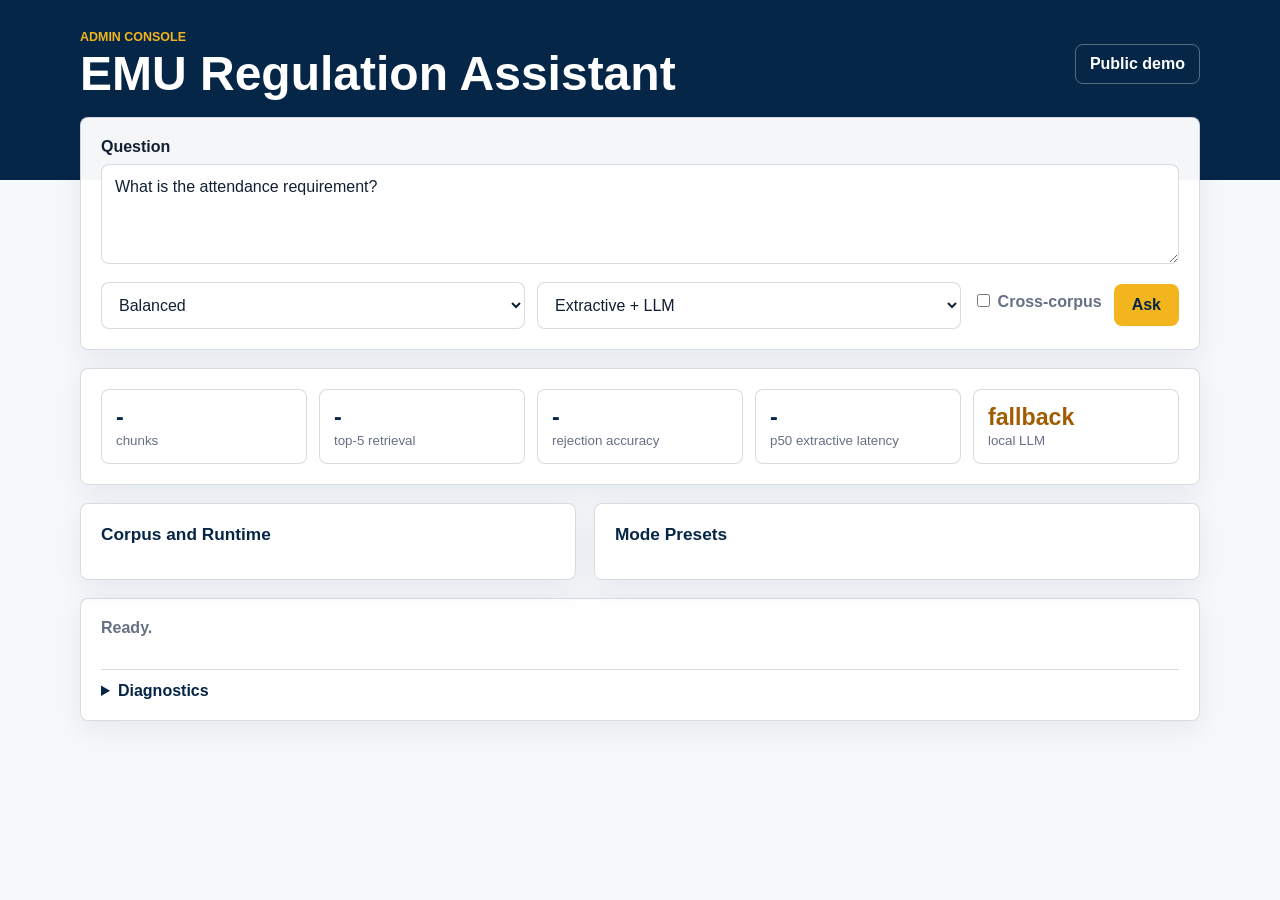
==== static/admin.html @ 7cdf69f8 "Update EMUAdvisor project state docs" ====
<!doctype html>
<html lang="en">
  <head>
    <meta charset="utf-8" />
    <meta name="viewport" content="width=device-width, initial-scale=1" />
    <title>EMU Regulation Assistant Admin</title>
    <link rel="stylesheet" href="/static/style.css" />
  </head>
  <body class="admin-view">
    <main class="admin-shell">
      <header class="admin-header">
        <div>
          <p class="eyebrow">Admin console</p>
          <h1>EMU Regulation Assistant</h1>
        </div>
        <a class="admin-link" href="/">Public demo</a>
      </header>

      <section class="panel" aria-label="Ask a regulation question">
        <label for="question">Question</label>
        <textarea id="question" rows="4">What is the attendance requirement?</textarea>
        <div class="controls">
          <select id="mode" aria-label="Operating mode">
            <option value="cheap">Cheap</option>
            <option value="balanced" selected>Balanced</option>
            <option value="expensive">Expensive</option>
          </select>
          <select id="answer-style" aria-label="Answer style">
            <option value="both" selected>Extractive + LLM</option>
            <option value="extractive">Extractive only</option>
            <option value="generated">LLM answer</option>
          </select>
          <label class="check"><input id="cross" type="checkbox" /> Cross-corpus</label>
          <button id="ask" type="button">Ask</button>
        </div>
      </section>

      <section class="metrics" aria-label="Demo metrics">
        <article><span id="corpus-count">-</span><small>chunks</small></article>
        <article><span id="top5">-</span><small>top-5 retrieval</small></article>
        <article><span id="reject">-</span><small>rejection accuracy</small></article>
        <article><span id="latency">-</span><small>p50 extractive latency</small></article>
        <article><span id="llm-status">-</span><small>local LLM</small></article>
      </section>

      <section class="admin-grid">
        <article class="panel">
          <h2>Corpus and Runtime</h2>
          <dl id="corpus-details" class="detail-list"></dl>
        </article>
        <article class="panel">
          <h2>Mode Presets</h2>
          <div id="mode-details" class="mode-list"></div>
        </article>
      </section>

      <section class="result" aria-live="polite">
        <div id="status">Ready.</div>
        <pre id="answer"></pre>
        <div id="evidence-groups"></div>
        <pre id="generated"></pre>
        <div id="citations"></div>
        <details id="diagnostics">
          <summary>Diagnostics</summary>
          <pre id="diagnostic-json"></pre>
        </details>
      </section>
    </main>
    <script src="/static/admin.js"></script>
  </body>
</html>
---- static/style.css ----
:root {
  --navy: #062647;
  --blue: #0b4d79;
  --gold: #f2b51d;
  --paper: #f7f8fb;
  --surface: #ffffff;
  --ink: #122033;
  --muted: #667085;
  --line: rgba(6, 38, 71, 0.16);
  --soft: #eef3f7;
}

* {
  box-sizing: border-box;
}

body {
  margin: 0;
  min-height: 100vh;
  color: var(--ink);
  font-family: "Aptos", "Segoe UI", sans-serif;
  background: var(--paper);
}

button,
textarea,
select {
  font: inherit;
}

button {
  border: 0;
  border-radius: 8px;
  padding: 12px 18px;
  color: var(--navy);
  background: var(--gold);
  font-weight: 800;
  cursor: pointer;
}

button:disabled {
  cursor: wait;
  opacity: 0.65;
}

textarea,
select {
  width: 100%;
  border: 1px solid var(--line);
  border-radius: 8px;
  padding: 13px;
  color: var(--ink);
  background: white;
}

a {
  color: inherit;
}

.eyebrow {
  margin: 0 0 6px;
  color: var(--gold);
  font-size: 0.78rem;
  font-weight: 800;
  letter-spacing: 0;
  text-transform: uppercase;
}

.admin-link {
  display: inline-flex;
  align-items: center;
  min-height: 40px;
  padding: 0 14px;
  border: 1px solid rgba(255, 255, 255, 0.32);
  border-radius: 8px;
  color: white;
  text-decoration: none;
  font-weight: 700;
}

.public-view {
  background: linear-gradient(180deg, var(--navy) 0, var(--navy) 230px, var(--paper) 230px);
}

.chat-shell {
  width: min(920px, calc(100% - 28px));
  margin: 0 auto;
  padding: 30px 0;
}

.chat-header,
.admin-header {
  display: flex;
  justify-content: space-between;
  gap: 18px;
  align-items: center;
  color: white;
}

.chat-header h1,
.admin-header h1 {
  margin: 0;
  font-size: clamp(1.8rem, 4vw, 3rem);
  line-height: 1.02;
  letter-spacing: 0;
}

.chat-card {
  display: grid;
  grid-template-rows: minmax(360px, 62vh) auto;
  margin-top: 26px;
  border: 1px solid var(--line);
  border-radius: 8px;
  background: var(--surface);
  box-shadow: 0 18px 50px rgba(6, 38, 71, 0.16);
  overflow: hidden;
}

.messages {
  display: flex;
  flex-direction: column;
  gap: 14px;
  padding: 22px;
  overflow: auto;
}

.message {
  max-width: min(760px, 92%);
  padding: 14px 16px;
  border-radius: 8px;
  line-height: 1.55;
}

.message p {
  margin: 0;
  white-space: pre-wrap;
}

.message.user {
  align-self: flex-end;
  color: white;
  background: var(--blue);
}

.message.assistant {
  align-self: flex-start;
  background: var(--soft);
}

.answer-state {
  margin-bottom: 8px;
  color: var(--muted);
  font-size: 0.84rem;
  font-weight: 800;
  text-transform: uppercase;
}

.composer {
  border-top: 1px solid var(--line);
  padding: 16px;
  background: #fbfcfd;
}

.composer-actions {
  display: flex;
  justify-content: space-between;
  gap: 14px;
  align-items: center;
  margin-top: 12px;
}

.check {
  display: flex;
  gap: 8px;
  align-items: center;
  margin: 0;
  color: var(--muted);
  font-weight: 700;
}

.public-citations,
.mini-groups {
  margin-top: 14px;
}

.public-citations ol {
  margin: 8px 0 0 20px;
  padding: 0;
}

.mini-group {
  margin-top: 10px;
  padding: 10px;
  border: 1px solid var(--line);
  border-radius: 8px;
  background: white;
}

.mini-group p {
  margin-top: 4px;
}

.disclaimer {
  margin: 16px 0 0;
  color: rgba(255, 255, 255, 0.84);
  font-size: 0.92rem;
}

.admin-view {
  background: linear-gradient(180deg, var(--navy) 0, var(--navy) 180px, var(--paper) 180px);
}

.admin-shell {
  width: min(1120px, calc(100% - 28px));
  margin: 0 auto;
  padding: 30px 0 44px;
}

.panel,
.metrics,
.result {
  margin-top: 18px;
  padding: 20px;
  border: 1px solid var(--line);
  border-radius: 8px;
  background: rgba(255, 255, 255, 0.96);
  box-shadow: 0 8px 30px rgba(6, 38, 71, 0.08);
}

.panel h2 {
  margin: 0 0 14px;
  color: var(--navy);
  font-size: 1.08rem;
}

.panel label {
  display: block;
  margin-bottom: 8px;
  font-weight: 800;
}

.controls {
  display: grid;
  grid-template-columns: 1fr 1fr auto auto;
  gap: 12px;
  align-items: center;
  margin-top: 14px;
}

.metrics {
  display: grid;
  grid-template-columns: repeat(5, 1fr);
  gap: 12px;
}

.metrics article,
.mode-card {
  padding: 14px;
  border: 1px solid var(--line);
  border-radius: 8px;
  background: white;
}

.metrics span {
  display: block;
  color: var(--navy);
  font-size: 1.45rem;
  font-weight: 900;
}

.metrics span.warn {
  color: #a15c00;
}

.metrics small,
.detail-list dt,
.mode-card dt {
  color: var(--muted);
}

.admin-grid {
  display: grid;
  grid-template-columns: 0.9fr 1.1fr;
  gap: 18px;
}

.detail-list,
.mode-card dl {
  display: grid;
  gap: 10px;
  margin: 0;
}

.detail-list div {
  display: grid;
  grid-template-columns: 140px 1fr;
  gap: 10px;
}

.mode-card dl div {
  display: grid;
  grid-template-columns: minmax(72px, 1fr) auto;
  gap: 10px;
  align-items: baseline;
}

.detail-list dt,
.mode-card dt {
  text-transform: capitalize;
}

.detail-list dd,
.mode-card dd {
  margin: 0;
  overflow-wrap: anywhere;
  font-weight: 700;
}

.mode-list {
  display: grid;
  grid-template-columns: repeat(3, 1fr);
  gap: 12px;
}

.mode-card h3 {
  margin: 0 0 6px;
  color: var(--navy);
  text-transform: capitalize;
}

.mode-card p {
  min-height: 42px;
  margin: 0 0 12px;
  color: var(--muted);
  line-height: 1.35;
}

#status {
  color: var(--muted);
  font-weight: 800;
}

pre {
  white-space: pre-wrap;
  overflow-wrap: anywhere;
  font: inherit;
  line-height: 1.55;
}

.citation {
  margin-top: 10px;
  padding: 12px;
  border-left: 4px solid var(--gold);
  border-radius: 8px;
  background: white;
  overflow-wrap: anywhere;
}

#evidence-groups {
  display: grid;
  gap: 10px;
  margin-top: 14px;
}

.evidence-group {
  padding: 14px;
  border: 1px solid var(--line);
  border-radius: 8px;
  background: rgba(255, 255, 255, 0.9);
}

.evidence-group h3 {
  margin: 0 0 6px;
  color: var(--navy);
  font-size: 1rem;
}

.evidence-group p {
  margin: 0;
  line-height: 1.45;
}

details {
  margin-top: 16px;
  border-top: 1px solid var(--line);
  padding-top: 12px;
}

summary {
  cursor: pointer;
  color: var(--navy);
  font-weight: 800;
}

.sr-only {
  position: absolute;
  width: 1px;
  height: 1px;
  padding: 0;
  margin: -1px;
  overflow: hidden;
  clip: rect(0, 0, 0, 0);
  white-space: nowrap;
  border: 0;
}

@media (max-width: 900px) {
  .controls,
  .metrics,
  .admin-grid,
  .mode-list {
    grid-template-columns: 1fr;
  }

  .composer-actions,
  .chat-header,
  .admin-header {
    align-items: stretch;
    flex-direction: column;
  }

  .admin-link {
    align-self: flex-start;
  }

  .chat-card {
    grid-template-rows: minmax(300px, 54vh) auto;
  }

  .message {
    max-width: 100%;
  }
}
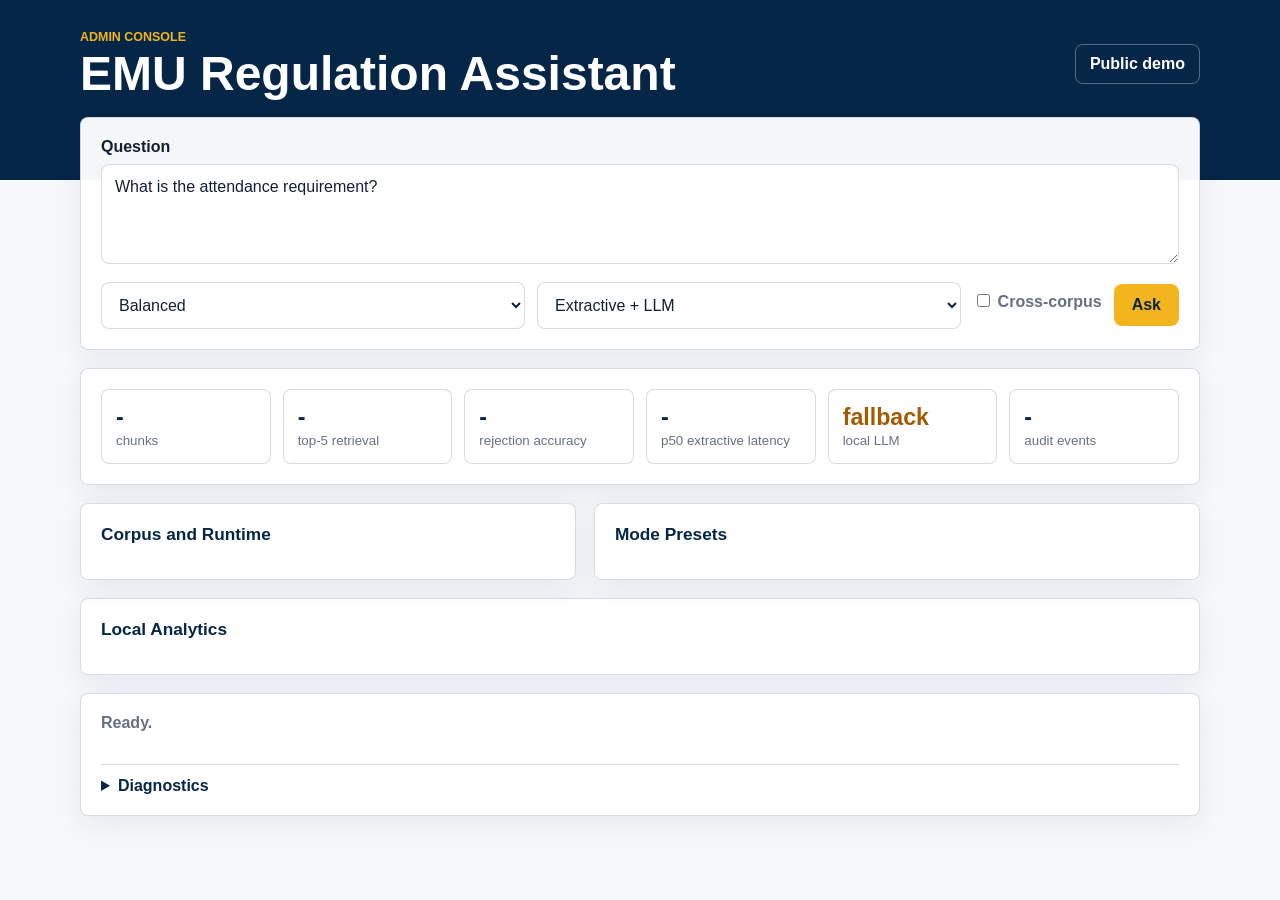
==== commit e804d51e: "New steps" ====
--- a/static/admin.html
+++ b/static/admin.html
@@ -41,6 +41,7 @@
         <article><span id="reject">-</span><small>rejection accuracy</small></article>
         <article><span id="latency">-</span><small>p50 extractive latency</small></article>
         <article><span id="llm-status">-</span><small>local LLM</small></article>
+        <article><span id="audit-count">-</span><small>audit events</small></article>
       </section>
 
       <section class="admin-grid">
@@ -52,6 +53,11 @@
           <h2>Mode Presets</h2>
           <div id="mode-details" class="mode-list"></div>
         </article>
+      </section>
+
+      <section class="panel" aria-label="Local analytics">
+        <h2>Local Analytics</h2>
+        <dl id="analytics-details" class="detail-list"></dl>
       </section>
 
       <section class="result" aria-live="polite">
--- a/static/style.css
+++ b/static/style.css
@@ -28,6 +28,11 @@
   font: inherit;
 }
 
+:focus-visible {
+  outline: 3px solid rgba(242, 181, 29, 0.7);
+  outline-offset: 3px;
+}
+
 button {
   border: 0;
   border-radius: 8px;
@@ -105,15 +110,44 @@
   letter-spacing: 0;
 }
 
+.header-copy {
+  max-width: 58ch;
+  margin: 10px 0 0;
+  color: rgba(255, 255, 255, 0.86);
+  line-height: 1.45;
+}
+
 .chat-card {
   display: grid;
-  grid-template-rows: minmax(360px, 62vh) auto;
+  grid-template-rows: auto minmax(360px, 60vh) auto;
   margin-top: 26px;
   border: 1px solid var(--line);
   border-radius: 8px;
   background: var(--surface);
   box-shadow: 0 18px 50px rgba(6, 38, 71, 0.16);
   overflow: hidden;
+}
+
+.scope-strip {
+  display: flex;
+  flex-wrap: wrap;
+  gap: 8px;
+  padding: 14px 16px;
+  border-bottom: 1px solid var(--line);
+  background: #fbfcfd;
+}
+
+.scope-strip span {
+  display: inline-flex;
+  align-items: center;
+  min-height: 30px;
+  padding: 0 10px;
+  border: 1px solid rgba(6, 38, 71, 0.14);
+  border-radius: 8px;
+  color: var(--navy);
+  background: white;
+  font-size: 0.84rem;
+  font-weight: 800;
 }
 
 .messages {
@@ -147,12 +181,84 @@
   background: var(--soft);
 }
 
+.message.error,
+.message.state-refuse {
+  background: #fff3f1;
+}
+
+.message.state-clarify,
+.message.state-answer_uncertain {
+  background: #fff8e5;
+}
+
+.message.state-show_conflict {
+  background: #f2f0ff;
+}
+
+/* Typing indicator for streaming responses */
+.message.typing .typing-text {
+  display: inline;
+}
+
+.message.typing .typing-indicator,
+.message.streaming .typing-indicator {
+  display: inline-flex;
+  gap: 4px;
+  margin-left: 8px;
+  vertical-align: middle;
+}
+
+.message.typing .typing-indicator span,
+.message.streaming .typing-indicator span {
+  width: 6px;
+  height: 6px;
+  border-radius: 50%;
+  background: var(--muted);
+  animation: bounce 1.2s infinite ease-in-out;
+}
+
+.message.typing .typing-indicator span:nth-child(1),
+.message.streaming .typing-indicator span:nth-child(1) {
+  animation-delay: -0.24s;
+}
+
+.message.typing .typing-indicator span:nth-child(2),
+.message.streaming .typing-indicator span:nth-child(2) {
+  animation-delay: -0.12s;
+}
+
+.message.typing .typing-indicator span:nth-child(3),
+.message.streaming .typing-indicator span:nth-child(3) {
+  animation-delay: 0s;
+}
+
+@keyframes bounce {
+  0%, 80%, 100% {
+    transform: translateY(0);
+  }
+  40% {
+    transform: translateY(-4px);
+  }
+}
+
 .answer-state {
+  display: flex;
+  flex-wrap: wrap;
+  gap: 8px;
+  align-items: center;
   margin-bottom: 8px;
-  color: var(--muted);
+  color: var(--navy);
   font-size: 0.84rem;
   font-weight: 800;
   text-transform: uppercase;
+}
+
+.answer-state span {
+  padding: 2px 8px;
+  border: 1px solid var(--line);
+  border-radius: 8px;
+  color: var(--muted);
+  background: white;
 }
 
 .composer {
@@ -169,6 +275,13 @@
   margin-top: 12px;
 }
 
+.composer-help {
+  margin: 10px 0 0;
+  color: var(--muted);
+  font-size: 0.9rem;
+  line-height: 1.4;
+}
+
 .check {
   display: flex;
   gap: 8px;
@@ -186,6 +299,17 @@
 .public-citations ol {
   margin: 8px 0 0 20px;
   padding: 0;
+}
+
+.public-citations li {
+  margin-top: 6px;
+}
+
+.public-citations span {
+  display: block;
+  margin-top: 2px;
+  color: var(--muted);
+  font-size: 0.86rem;
 }
 
 .mini-group {
@@ -249,7 +373,7 @@
 
 .metrics {
   display: grid;
-  grid-template-columns: repeat(5, 1fr);
+  grid-template-columns: repeat(6, minmax(0, 1fr));
   gap: 12px;
 }
 
@@ -404,6 +528,31 @@
   border: 0;
 }
 
+.session-controls {
+  display: flex;
+  gap: 12px;
+  align-items: center;
+  margin-top: 12px;
+  padding: 12px;
+  border: 1px solid var(--line);
+  border-radius: 8px;
+  background: var(--soft);
+}
+
+.session-controls button {
+  padding: 8px 12px;
+  font-size: 0.9rem;
+  font-weight: 700;
+}
+
+.session-controls .session-info {
+  flex: 1;
+  margin: 0;
+  color: var(--muted);
+  font-size: 0.9rem;
+  font-weight: 400;
+}
+
 @media (max-width: 900px) {
   .controls,
   .metrics,
@@ -424,10 +573,14 @@
   }
 
   .chat-card {
-    grid-template-rows: minmax(300px, 54vh) auto;
+    grid-template-rows: auto minmax(300px, 52vh) auto;
   }
 
   .message {
     max-width: 100%;
   }
-}
+
+  button {
+    min-height: 46px;
+  }
+}
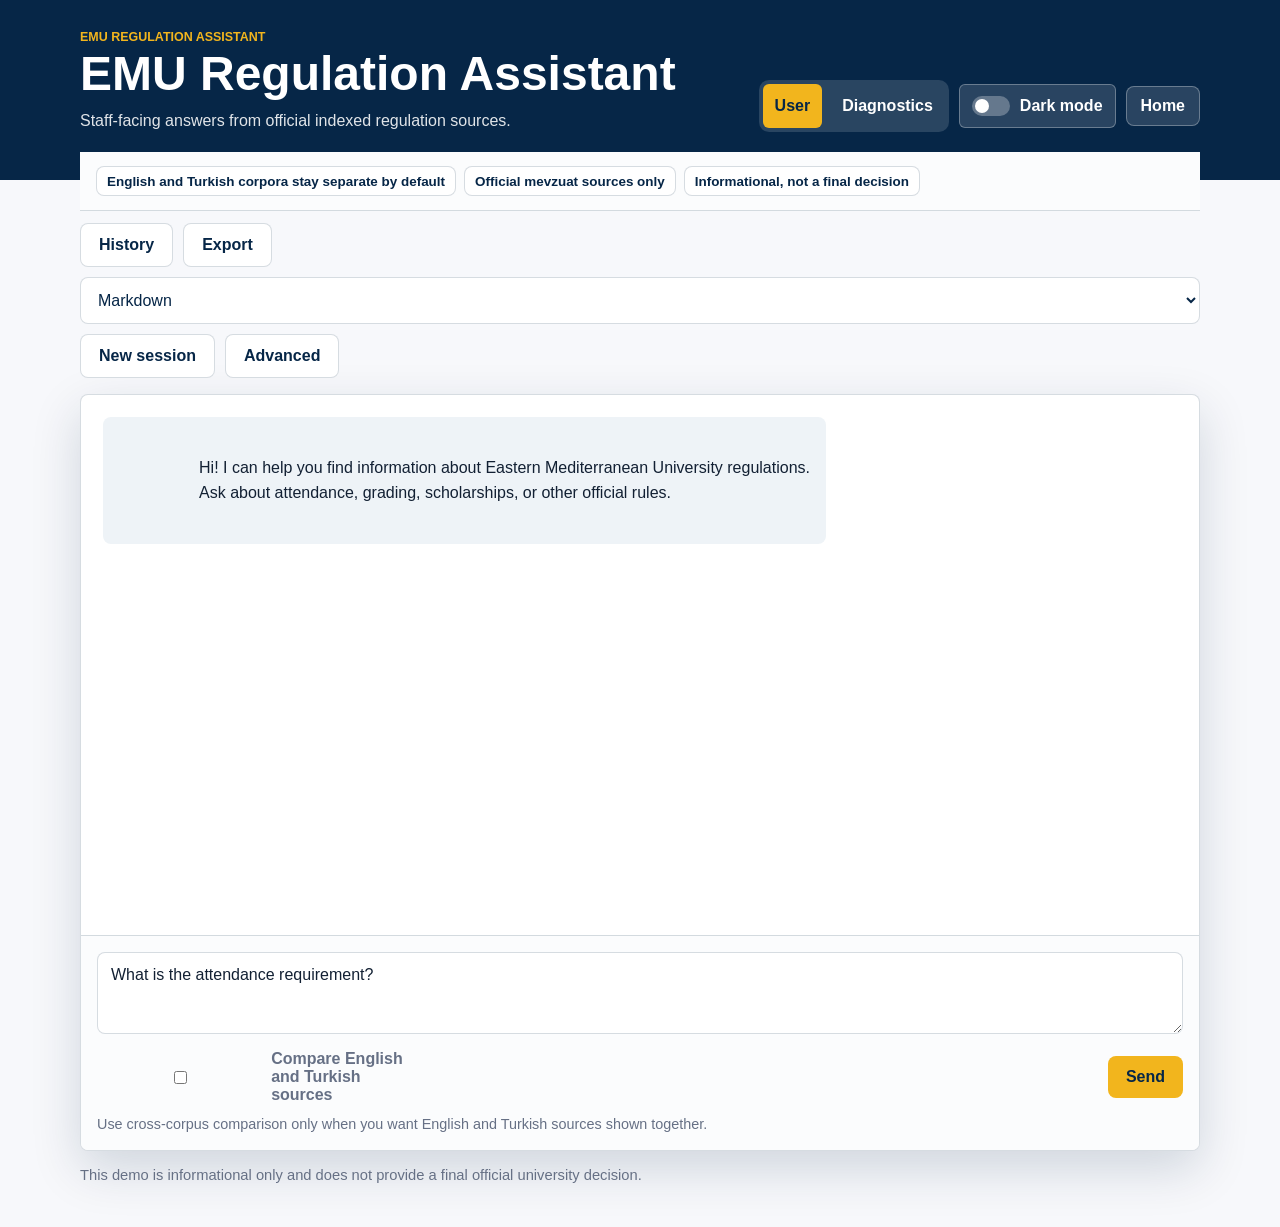
==== commit d29e43a1: "UI/UX updates, more presentable and responsive now" ====
--- a/static/admin.html
+++ b/static/admin.html
@@ -3,75 +3,155 @@
   <head>
     <meta charset="utf-8" />
     <meta name="viewport" content="width=device-width, initial-scale=1" />
-    <title>EMU Regulation Assistant Admin</title>
+    <title>EMU Regulation Assistant</title>
     <link rel="stylesheet" href="/static/style.css" />
   </head>
-  <body class="admin-view">
+  <body class="admin-view mode-user">
     <main class="admin-shell">
       <header class="admin-header">
-        <div>
-          <p class="eyebrow">Admin console</p>
+        <div class="header-brand">
+          <p class="eyebrow">EMU regulation assistant</p>
           <h1>EMU Regulation Assistant</h1>
+          <p class="header-copy">Staff-facing answers from official indexed regulation sources.</p>
         </div>
-        <a class="admin-link" href="/">Public demo</a>
+        <div class="header-actions" aria-label="Header actions">
+          <nav class="view-tabs" aria-label="Application mode">
+            <button type="button" class="view-tab is-active" data-view-tab="user" aria-selected="true">User</button>
+            <button type="button" class="view-tab" data-view-tab="diagnostics" aria-selected="false">Diagnostics</button>
+          </nav>
+          <button id="theme-toggle" class="theme-toggle" type="button" aria-pressed="false">
+            <span class="theme-toggle-control" aria-hidden="true"></span>
+            <span class="theme-toggle-text">Dark mode</span>
+          </button>
+          <a class="admin-link" href="/">Home</a>
+        </div>
       </header>
 
-      <section class="panel" aria-label="Ask a regulation question">
-        <label for="question">Question</label>
-        <textarea id="question" rows="4">What is the attendance requirement?</textarea>
-        <div class="controls">
-          <select id="mode" aria-label="Operating mode">
-            <option value="cheap">Cheap</option>
-            <option value="balanced" selected>Balanced</option>
-            <option value="expensive">Expensive</option>
+      <section id="user-panel" class="user-panel" aria-label="Regulation chat">
+        <div class="scope-strip" aria-label="Demo scope">
+          <span>English and Turkish corpora stay separate by default</span>
+          <span>Official mevzuat sources only</span>
+          <span>Informational, not a final decision</span>
+        </div>
+
+        <div class="user-toolbar">
+          <button id="history-btn" type="button" title="View session history">History</button>
+          <button id="export-btn" type="button" title="Export chat">Export</button>
+          <select id="export-format" aria-label="Export format">
+            <option value="markdown">Markdown</option>
+            <option value="html">HTML</option>
           </select>
-          <select id="answer-style" aria-label="Answer style">
-            <option value="both" selected>Extractive + LLM</option>
-            <option value="extractive">Extractive only</option>
-            <option value="generated">LLM answer</option>
-          </select>
-          <label class="check"><input id="cross" type="checkbox" /> Cross-corpus</label>
-          <button id="ask" type="button">Ask</button>
+          <button id="new-session-btn" type="button">New session</button>
+          <button id="advanced-toggle" type="button" aria-expanded="false" aria-controls="advanced-panel">Advanced</button>
         </div>
+
+        <div id="advanced-panel" class="advanced-panel" hidden>
+          <label for="session-id">Session ID</label>
+          <input type="text" id="session-id" value="user-ui" readonly />
+        </div>
+
+        <section class="chat-card">
+          <div id="messages" class="messages" aria-live="polite">
+            <article class="message assistant">
+              <div class="answer-body">
+                <p class="answer-text">
+                  Hi! I can help you find information about Eastern Mediterranean University regulations.
+                  Ask about attendance, grading, scholarships, or other official rules.
+                </p>
+              </div>
+            </article>
+          </div>
+
+          <form id="chat-form" class="composer" aria-describedby="composer-help">
+            <label class="sr-only" for="user-question">Question</label>
+            <textarea
+              id="user-question"
+              rows="3"
+              placeholder="Ask about an EMU regulation..."
+            >What is the attendance requirement?</textarea>
+            <div class="composer-actions">
+              <label class="check"
+                ><input id="user-cross" type="checkbox" /> Compare English and Turkish sources</label
+              >
+              <button id="user-send" type="submit">Send</button>
+            </div>
+            <p id="composer-help" class="composer-help">
+              Use cross-corpus comparison only when you want English and Turkish sources shown together.
+            </p>
+          </form>
+        </section>
+
+        <aside id="history-panel" class="history-panel" aria-label="Chat history" hidden>
+          <h2>Chat history</h2>
+          <ul id="history-list" class="history-list"></ul>
+          <button id="close-history-btn" type="button">Close</button>
+        </aside>
+
+        <p class="disclaimer">
+          This demo is informational only and does not provide a final official university decision.
+        </p>
       </section>
 
-      <section class="metrics" aria-label="Demo metrics">
-        <article><span id="corpus-count">-</span><small>chunks</small></article>
-        <article><span id="top5">-</span><small>top-5 retrieval</small></article>
-        <article><span id="reject">-</span><small>rejection accuracy</small></article>
-        <article><span id="latency">-</span><small>p50 extractive latency</small></article>
-        <article><span id="llm-status">-</span><small>local LLM</small></article>
-        <article><span id="audit-count">-</span><small>audit events</small></article>
-      </section>
+      <section id="diagnostics-panel" class="diagnostics-panel" aria-label="Diagnostics console" hidden>
+        <section class="panel diag-ask-panel">
+          <label for="diag-question">Question</label>
+          <textarea id="diag-question" rows="4">What is the attendance requirement?</textarea>
+          <div class="controls">
+            <select id="diag-mode" aria-label="Operating mode">
+              <option value="cheap">Cheap</option>
+              <option value="balanced" selected>Balanced</option>
+              <option value="expensive">Expensive</option>
+            </select>
+            <select id="diag-answer-style" aria-label="Answer style">
+              <option value="both" selected>Extractive + LLM</option>
+              <option value="extractive">Extractive only</option>
+              <option value="generated">LLM answer</option>
+            </select>
+            <label class="check"><input id="diag-cross" type="checkbox" /> Cross-corpus</label>
+            <button id="diag-ask" type="button">Ask</button>
+          </div>
+        </section>
 
-      <section class="admin-grid">
-        <article class="panel">
-          <h2>Corpus and Runtime</h2>
-          <dl id="corpus-details" class="detail-list"></dl>
-        </article>
-        <article class="panel">
-          <h2>Mode Presets</h2>
-          <div id="mode-details" class="mode-list"></div>
-        </article>
-      </section>
+        <section class="metrics" aria-label="Demo metrics">
+          <article><span id="corpus-count">-</span><small>chunks</small></article>
+          <article><span id="top5">-</span><small>top-5 retrieval</small></article>
+          <article><span id="reject">-</span><small>rejection accuracy</small></article>
+          <article><span id="latency">-</span><small>p50 extractive latency</small></article>
+          <article><span id="llm-status">-</span><small>local LLM</small></article>
+          <article><span id="audit-count">-</span><small>audit events</small></article>
+        </section>
 
-      <section class="panel" aria-label="Local analytics">
-        <h2>Local Analytics</h2>
-        <dl id="analytics-details" class="detail-list"></dl>
-      </section>
+        <section class="admin-grid">
+          <article class="panel">
+            <h2>Corpus and runtime</h2>
+            <dl id="corpus-details" class="detail-list"></dl>
+          </article>
+          <article class="panel">
+            <h2>Mode presets</h2>
+            <div id="mode-details" class="mode-list"></div>
+          </article>
+        </section>
 
-      <section class="result" aria-live="polite">
-        <div id="status">Ready.</div>
-        <pre id="answer"></pre>
-        <div id="evidence-groups"></div>
-        <pre id="generated"></pre>
-        <div id="citations"></div>
-        <details id="diagnostics">
-          <summary>Diagnostics</summary>
-          <pre id="diagnostic-json"></pre>
-        </details>
+        <section class="panel">
+          <h2>Local analytics</h2>
+          <dl id="analytics-details" class="detail-list"></dl>
+        </section>
+
+        <section class="result" aria-live="polite">
+          <div id="status">Ready.</div>
+          <pre id="answer"></pre>
+          <div id="evidence-groups"></div>
+          <pre id="generated"></pre>
+          <div id="citations"></div>
+          <details id="diagnostics">
+            <summary>Diagnostics</summary>
+            <pre id="diagnostic-json"></pre>
+          </details>
+        </section>
       </section>
     </main>
-    <script src="/static/admin.js"></script>
+    <script src="/static/shared.js"></script>
+    <script src="/static/user-chat.js"></script>
+    <script src="/static/admin-diagnostics.js"></script>
   </body>
 </html>
--- a/static/style.css
+++ b/static/style.css
@@ -1,13 +1,72 @@
-:root {
+:root,
+html[data-theme="light"] {
   --navy: #062647;
   --blue: #0b4d79;
   --gold: #f2b51d;
+  --gold-strong: #d79c07;
   --paper: #f7f8fb;
   --surface: #ffffff;
+  --surface-raised: rgba(255, 255, 255, 0.96);
+  --surface-subtle: #fbfcfd;
+  --field: #ffffff;
   --ink: #122033;
+  --heading: #062647;
   --muted: #667085;
   --line: rgba(6, 38, 71, 0.16);
   --soft: #eef3f7;
+  --soft-strong: #e6eef6;
+  --danger-soft: #fff3f1;
+  --warning-soft: #fff8e5;
+  --conflict-soft: #f2f0ff;
+  --info-soft: #f0f4ff;
+  --header-bg: #062647;
+  --header-bg-2: #0a3556;
+  --header-ink: #ffffff;
+  --header-muted: rgba(255, 255, 255, 0.88);
+  --header-control-bg: rgba(255, 255, 255, 0.14);
+  --header-control-border: rgba(255, 255, 255, 0.3);
+  --header-control-hover: rgba(255, 255, 255, 0.24);
+  --on-gold: #062647;
+  --on-blue: #ffffff;
+  --admin-header-band: 180px;
+  --shadow: 0 18px 50px rgba(6, 38, 71, 0.16);
+  --panel-shadow: 0 8px 30px rgba(6, 38, 71, 0.08);
+  color-scheme: light;
+}
+
+html[data-theme="dark"] {
+  --navy: #062647;
+  --blue: #17699d;
+  --gold: #f2b51d;
+  --gold-strong: #ffd45c;
+  --paper: #071525;
+  --surface: #0e2438;
+  --surface-raised: rgba(14, 36, 56, 0.98);
+  --surface-subtle: #0a1c2d;
+  --field: #102a42;
+  --ink: #edf5ff;
+  --heading: #f5f9ff;
+  --muted: #a9b7c8;
+  --line: rgba(184, 207, 231, 0.22);
+  --soft: #122d45;
+  --soft-strong: #193855;
+  --danger-soft: #3c1d22;
+  --warning-soft: #372d12;
+  --conflict-soft: #251f45;
+  --info-soft: #132742;
+  --header-bg: #041c34;
+  --header-bg-2: #07365b;
+  --header-ink: #ffffff;
+  --header-muted: rgba(230, 241, 255, 0.86);
+  --header-control-bg: rgba(255, 255, 255, 0.1);
+  --header-control-border: rgba(255, 255, 255, 0.24);
+  --header-control-hover: rgba(255, 255, 255, 0.18);
+  --on-gold: #06192c;
+  --on-blue: #ffffff;
+  --admin-header-band: 180px;
+  --shadow: 0 22px 60px rgba(0, 0, 0, 0.36);
+  --panel-shadow: 0 12px 34px rgba(0, 0, 0, 0.24);
+  color-scheme: dark;
 }
 
 * {
@@ -24,6 +83,7 @@
 
 button,
 textarea,
+input,
 select {
   font: inherit;
 }
@@ -37,7 +97,7 @@
   border: 0;
   border-radius: 8px;
   padding: 12px 18px;
-  color: var(--navy);
+  color: var(--on-gold);
   background: var(--gold);
   font-weight: 800;
   cursor: pointer;
@@ -49,13 +109,14 @@
 }
 
 textarea,
+input,
 select {
   width: 100%;
   border: 1px solid var(--line);
   border-radius: 8px;
   padding: 13px;
   color: var(--ink);
-  background: white;
+  background: var(--field);
 }
 
 a {
@@ -76,15 +137,20 @@
   align-items: center;
   min-height: 40px;
   padding: 0 14px;
-  border: 1px solid rgba(255, 255, 255, 0.32);
-  border-radius: 8px;
-  color: white;
+  border: 1px solid var(--header-control-border);
+  border-radius: 8px;
+  color: var(--header-ink);
   text-decoration: none;
   font-weight: 700;
+  background: var(--header-control-bg);
+}
+
+.admin-link:hover {
+  background: var(--header-control-hover);
 }
 
 .public-view {
-  background: linear-gradient(180deg, var(--navy) 0, var(--navy) 230px, var(--paper) 230px);
+  background: linear-gradient(180deg, var(--header-bg) 0, var(--header-bg) 230px, var(--paper) 230px);
 }
 
 .chat-shell {
@@ -96,10 +162,179 @@
 .chat-header,
 .admin-header {
   display: flex;
+  flex-wrap: wrap;
   justify-content: space-between;
   gap: 18px;
+  align-items: flex-end;
+  color: var(--header-ink);
+}
+
+.header-brand {
+  flex: 1 1 280px;
+}
+
+.view-tabs {
+  display: inline-flex;
+  gap: 8px;
+  padding: 4px;
+  border-radius: 10px;
+  background: var(--header-control-bg);
+}
+
+.view-tab {
+  min-height: 44px;
+  padding: 10px 18px;
+  border-radius: 8px;
+  color: var(--header-ink);
+  background: transparent;
+  font-weight: 800;
+}
+
+.view-tab.is-active {
+  color: var(--on-gold);
+  background: var(--gold);
+}
+
+.user-panel {
+  margin-top: 20px;
+}
+
+.user-toolbar {
+  display: flex;
+  flex-wrap: wrap;
+  gap: 10px;
   align-items: center;
-  color: white;
+  margin-top: 12px;
+}
+
+.user-toolbar button,
+.user-toolbar select {
+  min-height: 44px;
+  color: var(--heading);
+  background: var(--surface);
+  border: 1px solid var(--line);
+}
+
+.user-toolbar button:hover,
+.user-toolbar select:hover {
+  background: var(--soft);
+}
+
+.advanced-panel {
+  margin-top: 12px;
+  padding: 12px 16px;
+  border-radius: 8px;
+  background: var(--surface-raised);
+  border: 1px solid var(--line);
+}
+
+.advanced-panel label {
+  display: block;
+  margin-bottom: 6px;
+  font-weight: 800;
+  color: var(--heading);
+}
+
+.diagnostics-panel .disclaimer,
+.user-panel .disclaimer {
+  margin-top: 16px;
+}
+
+.mode-diagnostics .user-panel,
+.mode-user .diagnostics-panel {
+  display: none !important;
+}
+
+body.mode-user #user-panel {
+  display: block;
+}
+
+body.mode-user #diagnostics-panel {
+  display: none;
+}
+
+body.mode-diagnostics #user-panel {
+  display: none;
+}
+
+body.mode-diagnostics #diagnostics-panel {
+  display: block;
+}
+
+.citations-list.is-collapsed {
+  display: none;
+}
+
+.landing-view {
+  min-height: 100vh;
+  background: linear-gradient(160deg, var(--header-bg) 0%, var(--header-bg-2) 45%, var(--paper) 45%);
+}
+
+.landing-shell {
+  width: min(720px, calc(100% - 32px));
+  margin: 0 auto;
+  padding: 72px 0 48px;
+  color: var(--header-ink);
+}
+
+.landing-shell h1 {
+  margin: 0;
+  font-size: clamp(2rem, 5vw, 3.2rem);
+  line-height: 1.05;
+}
+
+.landing-lead {
+  margin: 18px 0 0;
+  font-size: 1.1rem;
+  line-height: 1.55;
+  color: var(--header-muted);
+}
+
+.landing-points {
+  margin: 24px 0 0;
+  padding-left: 1.2rem;
+  line-height: 1.6;
+  color: var(--header-muted);
+}
+
+.landing-cta {
+  display: inline-flex;
+  align-items: center;
+  justify-content: center;
+  min-height: 48px;
+  margin-top: 32px;
+  padding: 14px 24px;
+  border-radius: 10px;
+  background: var(--gold);
+  color: var(--on-gold);
+  font-weight: 900;
+  text-decoration: none;
+}
+
+.landing-cta:hover {
+  filter: brightness(1.05);
+}
+
+.landing-note {
+  margin-top: 24px;
+  color: var(--muted);
+  font-size: 0.92rem;
+  line-height: 1.5;
+}
+
+.landing-note code {
+  color: var(--heading);
+}
+
+.user-panel .chat-card {
+  margin-top: 16px;
+}
+
+#diagnostic-json {
+  max-height: 320px;
+  overflow: auto;
+  font-family: "Cascadia Code", "Consolas", monospace;
+  font-size: 0.88rem;
 }
 
 .chat-header h1,
@@ -113,18 +348,92 @@
 .header-copy {
   max-width: 58ch;
   margin: 10px 0 0;
-  color: rgba(255, 255, 255, 0.86);
+  color: var(--header-muted);
   line-height: 1.45;
+}
+
+.header-actions {
+  display: flex;
+  flex-wrap: wrap;
+  gap: 10px;
+  align-items: center;
+  justify-content: flex-end;
+}
+
+.header-actions button,
+.header-actions select {
+  color: var(--header-ink);
+  background: var(--header-control-bg);
+  border: 1px solid var(--header-control-border);
+  padding: 8px 12px;
+  border-radius: 6px;
+  cursor: pointer;
+}
+
+.header-actions button:hover {
+  background: var(--header-control-hover);
+}
+
+.header-actions select {
+  min-width: 60px;
+}
+
+.header-actions .view-tab {
+  border: 0;
+  color: var(--header-ink);
+  background: transparent;
+}
+
+.header-actions .view-tab.is-active {
+  color: var(--on-gold);
+  background: var(--gold);
+}
+
+.theme-toggle {
+  display: inline-flex;
+  gap: 10px;
+  align-items: center;
+  min-height: 44px;
+  white-space: nowrap;
+}
+
+.theme-toggle-control {
+  position: relative;
+  width: 38px;
+  height: 20px;
+  border-radius: 999px;
+  background: rgba(255, 255, 255, 0.28);
+}
+
+.theme-toggle-control::after {
+  position: absolute;
+  top: 3px;
+  left: 3px;
+  width: 14px;
+  height: 14px;
+  border-radius: 50%;
+  background: var(--header-ink);
+  content: "";
+  transition: transform 0.18s ease;
+}
+
+.theme-toggle[aria-pressed="true"] .theme-toggle-control {
+  background: var(--gold);
+}
+
+.theme-toggle[aria-pressed="true"] .theme-toggle-control::after {
+  background: var(--on-gold);
+  transform: translateX(18px);
 }
 
 .chat-card {
   display: grid;
-  grid-template-rows: auto minmax(360px, 60vh) auto;
+  grid-template-rows: minmax(360px, 60vh) auto;
   margin-top: 26px;
   border: 1px solid var(--line);
   border-radius: 8px;
   background: var(--surface);
-  box-shadow: 0 18px 50px rgba(6, 38, 71, 0.16);
+  box-shadow: var(--shadow);
   overflow: hidden;
 }
 
@@ -134,7 +443,7 @@
   gap: 8px;
   padding: 14px 16px;
   border-bottom: 1px solid var(--line);
-  background: #fbfcfd;
+  background: var(--surface-subtle);
 }
 
 .scope-strip span {
@@ -142,10 +451,10 @@
   align-items: center;
   min-height: 30px;
   padding: 0 10px;
-  border: 1px solid rgba(6, 38, 71, 0.14);
-  border-radius: 8px;
-  color: var(--navy);
-  background: white;
+  border: 1px solid var(--line);
+  border-radius: 8px;
+  color: var(--heading);
+  background: var(--surface);
   font-size: 0.84rem;
   font-weight: 800;
 }
@@ -155,7 +464,9 @@
   flex-direction: column;
   gap: 14px;
   padding: 22px;
+  min-height: 0;
   overflow: auto;
+  overscroll-behavior: contain;
 }
 
 .message {
@@ -172,7 +483,7 @@
 
 .message.user {
   align-self: flex-end;
-  color: white;
+  color: var(--on-blue);
   background: var(--blue);
 }
 
@@ -183,16 +494,16 @@
 
 .message.error,
 .message.state-refuse {
-  background: #fff3f1;
+  background: var(--danger-soft);
 }
 
 .message.state-clarify,
 .message.state-answer_uncertain {
-  background: #fff8e5;
+  background: var(--warning-soft);
 }
 
 .message.state-show_conflict {
-  background: #f2f0ff;
+  background: var(--conflict-soft);
 }
 
 /* Typing indicator for streaming responses */
@@ -247,7 +558,7 @@
   gap: 8px;
   align-items: center;
   margin-bottom: 8px;
-  color: var(--navy);
+  color: var(--heading);
   font-size: 0.84rem;
   font-weight: 800;
   text-transform: uppercase;
@@ -258,13 +569,13 @@
   border: 1px solid var(--line);
   border-radius: 8px;
   color: var(--muted);
-  background: white;
+  background: var(--surface);
 }
 
 .composer {
   border-top: 1px solid var(--line);
   padding: 16px;
-  background: #fbfcfd;
+  background: var(--surface-subtle);
 }
 
 .composer-actions {
@@ -317,7 +628,7 @@
   padding: 10px;
   border: 1px solid var(--line);
   border-radius: 8px;
-  background: white;
+  background: var(--surface);
 }
 
 .mini-group p {
@@ -326,12 +637,17 @@
 
 .disclaimer {
   margin: 16px 0 0;
-  color: rgba(255, 255, 255, 0.84);
+  color: var(--muted);
   font-size: 0.92rem;
 }
 
 .admin-view {
-  background: linear-gradient(180deg, var(--navy) 0, var(--navy) 180px, var(--paper) 180px);
+  background: linear-gradient(
+    180deg,
+    var(--header-bg) 0,
+    var(--header-bg) var(--admin-header-band),
+    var(--paper) var(--admin-header-band)
+  );
 }
 
 .admin-shell {
@@ -347,13 +663,13 @@
   padding: 20px;
   border: 1px solid var(--line);
   border-radius: 8px;
-  background: rgba(255, 255, 255, 0.96);
-  box-shadow: 0 8px 30px rgba(6, 38, 71, 0.08);
+  background: var(--surface-raised);
+  box-shadow: var(--panel-shadow);
 }
 
 .panel h2 {
   margin: 0 0 14px;
-  color: var(--navy);
+  color: var(--heading);
   font-size: 1.08rem;
 }
 
@@ -382,18 +698,18 @@
   padding: 14px;
   border: 1px solid var(--line);
   border-radius: 8px;
-  background: white;
+  background: var(--surface);
 }
 
 .metrics span {
   display: block;
-  color: var(--navy);
+  color: var(--heading);
   font-size: 1.45rem;
   font-weight: 900;
 }
 
 .metrics span.warn {
-  color: #a15c00;
+  color: var(--gold-strong);
 }
 
 .metrics small,
@@ -448,7 +764,7 @@
 
 .mode-card h3 {
   margin: 0 0 6px;
-  color: var(--navy);
+  color: var(--heading);
   text-transform: capitalize;
 }
 
@@ -476,7 +792,7 @@
   padding: 12px;
   border-left: 4px solid var(--gold);
   border-radius: 8px;
-  background: white;
+  background: var(--surface);
   overflow-wrap: anywhere;
 }
 
@@ -490,12 +806,12 @@
   padding: 14px;
   border: 1px solid var(--line);
   border-radius: 8px;
-  background: rgba(255, 255, 255, 0.9);
+  background: var(--surface);
 }
 
 .evidence-group h3 {
   margin: 0 0 6px;
-  color: var(--navy);
+  color: var(--heading);
   font-size: 1rem;
 }
 
@@ -512,7 +828,7 @@
 
 summary {
   cursor: pointer;
-  color: var(--navy);
+  color: var(--heading);
   font-weight: 800;
 }
 
@@ -553,7 +869,184 @@
   font-weight: 400;
 }
 
+/* History Panel */
+.history-panel {
+  position: fixed;
+  top: 0;
+  left: 0;
+  width: min(320px, 92vw);
+  height: 100vh;
+  background: var(--surface-raised);
+  border-right: 1px solid var(--line);
+  box-shadow: var(--shadow);
+  z-index: 100;
+  padding: 20px;
+  overflow-y: auto;
+}
+
+.history-panel[hidden] {
+  display: none !important;
+}
+
+.history-panel h2 {
+  margin: 0 0 16px;
+  color: var(--heading);
+  font-size: 1.1rem;
+}
+
+.history-list {
+  list-style: none;
+  padding: 0;
+  margin: 0;
+}
+
+.history-list li {
+  margin-bottom: 10px;
+}
+
+.history-item {
+  display: block;
+  width: 100%;
+  text-align: left;
+  padding: 10px 12px;
+  border: 1px solid var(--line);
+  border-radius: 8px;
+  background: var(--surface);
+  color: var(--heading);
+  cursor: pointer;
+  font: inherit;
+}
+
+.history-item:hover {
+  border-color: var(--gold);
+  background: var(--warning-soft);
+}
+
+.history-item small {
+  display: block;
+  margin-top: 4px;
+  color: var(--muted);
+  font-size: 0.82rem;
+}
+
+/* Suggestion Chips */
+.suggestion-chips {
+  display: flex;
+  flex-wrap: wrap;
+  gap: 8px;
+  margin-top: 16px;
+  padding-top: 12px;
+  border-top: 1px dashed var(--line);
+}
+
+.suggestion-chips .eyebrow {
+  width: 100%;
+  margin-bottom: 4px;
+  color: var(--heading);
+  font-size: 0.84rem;
+}
+
+.suggestion-chip {
+  padding: 6px 12px;
+  border: 1px solid var(--line);
+  border-radius: 20px;
+  background: var(--surface);
+  color: var(--heading);
+  font-size: 0.88rem;
+  cursor: pointer;
+  transition: all 0.2s ease;
+}
+
+.suggestion-chip:hover {
+  border-color: var(--gold);
+  background: var(--gold);
+  color: var(--on-gold);
+}
+
+/* Toggle citations button */
+.toggle-citations {
+  display: inline-block;
+  padding: 4px 10px;
+  margin-top: 8px;
+  font-size: 0.8rem;
+  color: var(--muted);
+  background: var(--surface);
+  border: 1px solid var(--line);
+  border-radius: 6px;
+  cursor: pointer;
+}
+
+.toggle-citations:hover {
+  border-color: var(--gold);
+}
+
+/* Loading states */
+.state-retrieving {
+  background: var(--info-soft);
+}
+
+.state-generating {
+  background: var(--warning-soft);
+}
+
+/* Export buttons */
+.export-buttons {
+  display: flex;
+  gap: 8px;
+}
+
+.export-buttons button {
+  padding: 6px 12px;
+  font-size: 0.86rem;
+}
+
+/* Message actions */
+.message-actions {
+  display: flex;
+  gap: 8px;
+  margin-top: 8px;
+  opacity: 0;
+  transition: opacity 0.2s ease;
+}
+
+.message:hover .message-actions {
+  opacity: 1;
+}
+
+.message-action-btn {
+  padding: 4px 8px;
+  font-size: 0.8rem;
+  color: var(--heading);
+  background: var(--surface);
+  border: 1px solid var(--line);
+  border-radius: 4px;
+  cursor: pointer;
+}
+
+.message-action-btn:hover {
+  border-color: var(--gold);
+}
+
+@media (max-width: 600px) {
+  .history-panel {
+    width: 100%;
+  }
+
+  .suggestion-chip {
+    font-size: 0.8rem;
+    padding: 6px 10px;
+  }
+
+  .export-buttons {
+    flex-direction: column;
+  }
+}
+
 @media (max-width: 900px) {
+  .admin-view {
+    --admin-header-band: 430px;
+  }
+
   .controls,
   .metrics,
   .admin-grid,
@@ -566,6 +1059,22 @@
   .admin-header {
     align-items: stretch;
     flex-direction: column;
+    width: 100%;
+  }
+
+  .header-actions,
+  .view-tabs {
+    align-items: stretch;
+    flex-direction: column;
+    width: 100%;
+  }
+
+  .header-brand {
+    flex: 0 1 auto;
+  }
+
+  .view-tab {
+    width: 100%;
   }
 
   .admin-link {
@@ -573,7 +1082,7 @@
   }
 
   .chat-card {
-    grid-template-rows: auto minmax(300px, 52vh) auto;
+    grid-template-rows: minmax(300px, 52vh) auto;
   }
 
   .message {
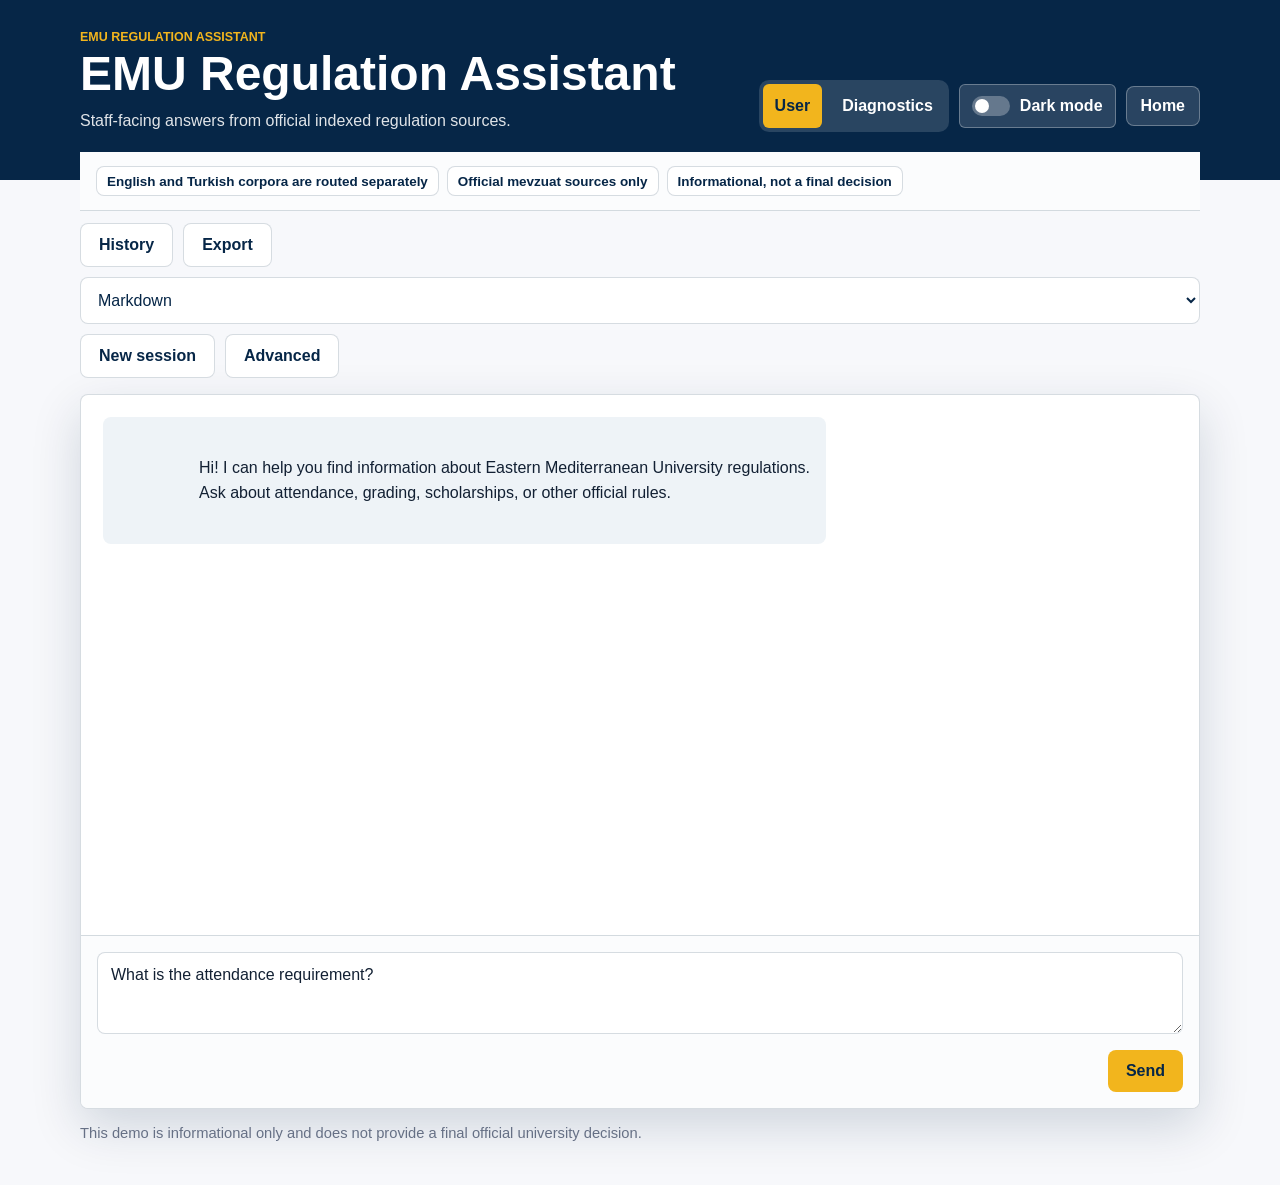
==== commit edf8ea5b: "removed turkish-english double coverage, added expandable sources/citations list" ====
--- a/static/admin.html
+++ b/static/admin.html
@@ -29,7 +29,7 @@
 
       <section id="user-panel" class="user-panel" aria-label="Regulation chat">
         <div class="scope-strip" aria-label="Demo scope">
-          <span>English and Turkish corpora stay separate by default</span>
+          <span>English and Turkish corpora are routed separately</span>
           <span>Official mevzuat sources only</span>
           <span>Informational, not a final decision</span>
         </div>
@@ -70,14 +70,8 @@
               placeholder="Ask about an EMU regulation..."
             >What is the attendance requirement?</textarea>
             <div class="composer-actions">
-              <label class="check"
-                ><input id="user-cross" type="checkbox" /> Compare English and Turkish sources</label
-              >
               <button id="user-send" type="submit">Send</button>
             </div>
-            <p id="composer-help" class="composer-help">
-              Use cross-corpus comparison only when you want English and Turkish sources shown together.
-            </p>
           </form>
         </section>
 
@@ -107,7 +101,6 @@
               <option value="extractive">Extractive only</option>
               <option value="generated">LLM answer</option>
             </select>
-            <label class="check"><input id="diag-cross" type="checkbox" /> Cross-corpus</label>
             <button id="diag-ask" type="button">Ask</button>
           </div>
         </section>
--- a/static/style.css
+++ b/static/style.css
@@ -265,6 +265,11 @@
   display: none;
 }
 
+.supporting-results.is-collapsed,
+.supporting-results[hidden] {
+  display: none;
+}
+
 .landing-view {
   min-height: 100vh;
   background: linear-gradient(160deg, var(--header-bg) 0%, var(--header-bg-2) 45%, var(--paper) 45%);
@@ -580,7 +585,7 @@
 
 .composer-actions {
   display: flex;
-  justify-content: space-between;
+  justify-content: flex-end;
   gap: 14px;
   align-items: center;
   margin-top: 12px;
@@ -603,24 +608,53 @@
 }
 
 .public-citations,
+.public-supporting-results,
 .mini-groups {
   margin-top: 14px;
 }
 
-.public-citations ol {
+.public-citations ol,
+.supporting-results ol {
   margin: 8px 0 0 20px;
   padding: 0;
 }
 
-.public-citations li {
+.public-citations li,
+.supporting-results li {
   margin-top: 6px;
 }
 
-.public-citations span {
+.public-citations span,
+.supporting-results span {
   display: block;
   margin-top: 2px;
   color: var(--muted);
   font-size: 0.86rem;
+}
+
+.supporting-results {
+  margin-top: 10px;
+  padding: 12px;
+  border: 1px solid var(--line);
+  border-radius: 8px;
+  background: var(--surface);
+}
+
+.supporting-results section + section {
+  margin-top: 14px;
+  padding-top: 12px;
+  border-top: 1px dashed var(--line);
+}
+
+.supporting-results h3 {
+  margin: 0 0 8px;
+  color: var(--heading);
+  font-size: 0.92rem;
+}
+
+.extractive-result p {
+  margin: 0;
+  color: var(--ink);
 }
 
 .mini-group {
@@ -681,7 +715,7 @@
 
 .controls {
   display: grid;
-  grid-template-columns: 1fr 1fr auto auto;
+  grid-template-columns: 1fr 1fr auto;
   gap: 12px;
   align-items: center;
   margin-top: 14px;
@@ -964,7 +998,8 @@
 }
 
 /* Toggle citations button */
-.toggle-citations {
+.toggle-citations,
+.toggle-supporting-results {
   display: inline-block;
   padding: 4px 10px;
   margin-top: 8px;
@@ -976,7 +1011,8 @@
   cursor: pointer;
 }
 
-.toggle-citations:hover {
+.toggle-citations:hover,
+.toggle-supporting-results:hover {
   border-color: var(--gold);
 }
 
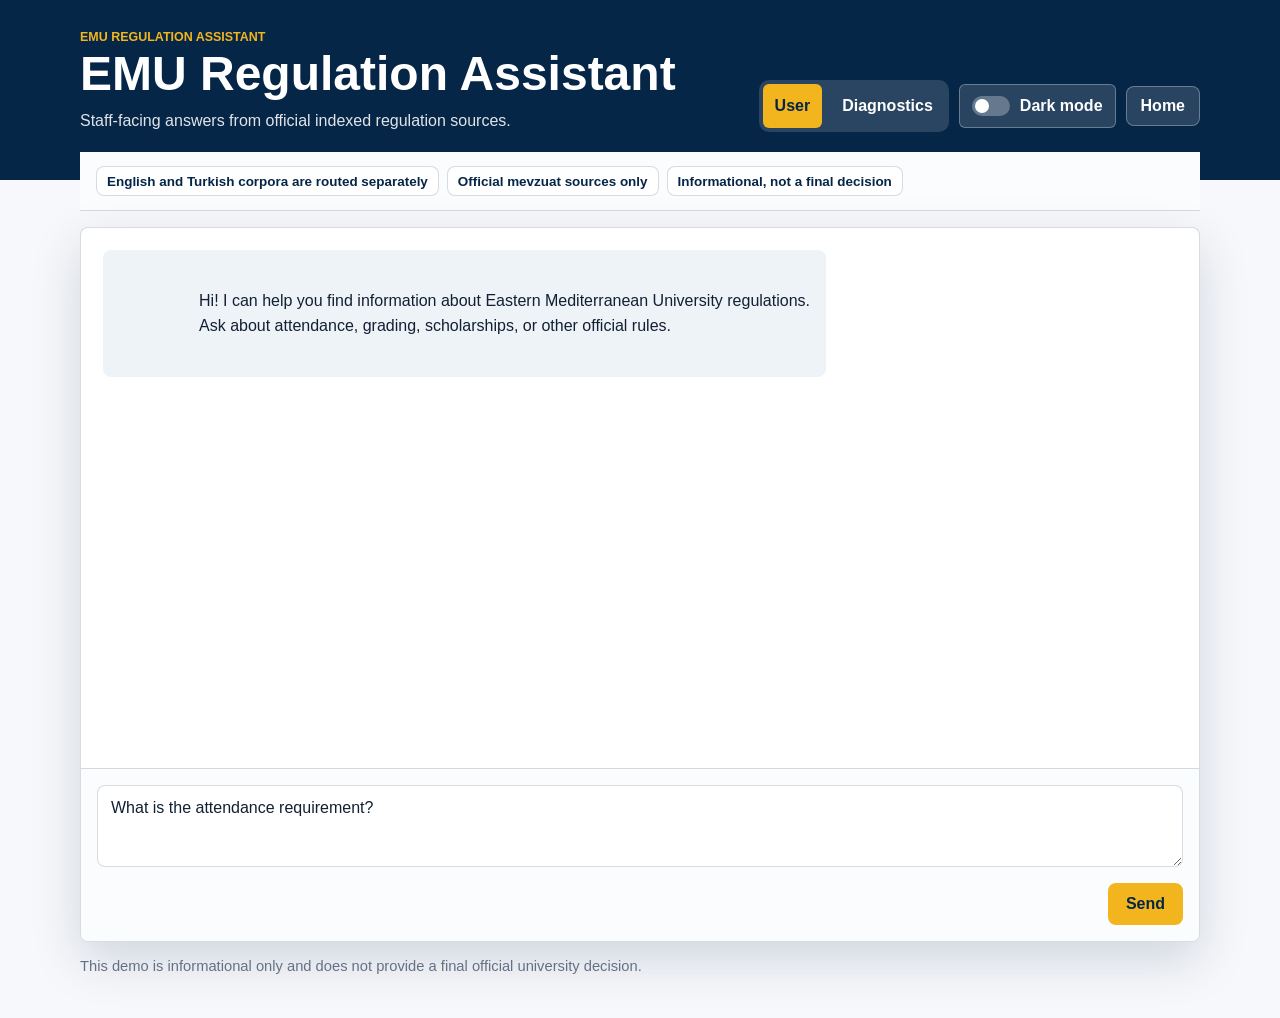
==== commit 23b7ccdf: "Removed extra buttons" ====
--- a/static/admin.html
+++ b/static/admin.html
@@ -34,7 +34,7 @@
           <span>Informational, not a final decision</span>
         </div>
 
-        <div class="user-toolbar">
+        <!-- <div class="user-toolbar">
           <button id="history-btn" type="button" title="View session history">History</button>
           <button id="export-btn" type="button" title="Export chat">Export</button>
           <select id="export-format" aria-label="Export format">
@@ -43,7 +43,7 @@
           </select>
           <button id="new-session-btn" type="button">New session</button>
           <button id="advanced-toggle" type="button" aria-expanded="false" aria-controls="advanced-panel">Advanced</button>
-        </div>
+        </div> -->
 
         <div id="advanced-panel" class="advanced-panel" hidden>
           <label for="session-id">Session ID</label>
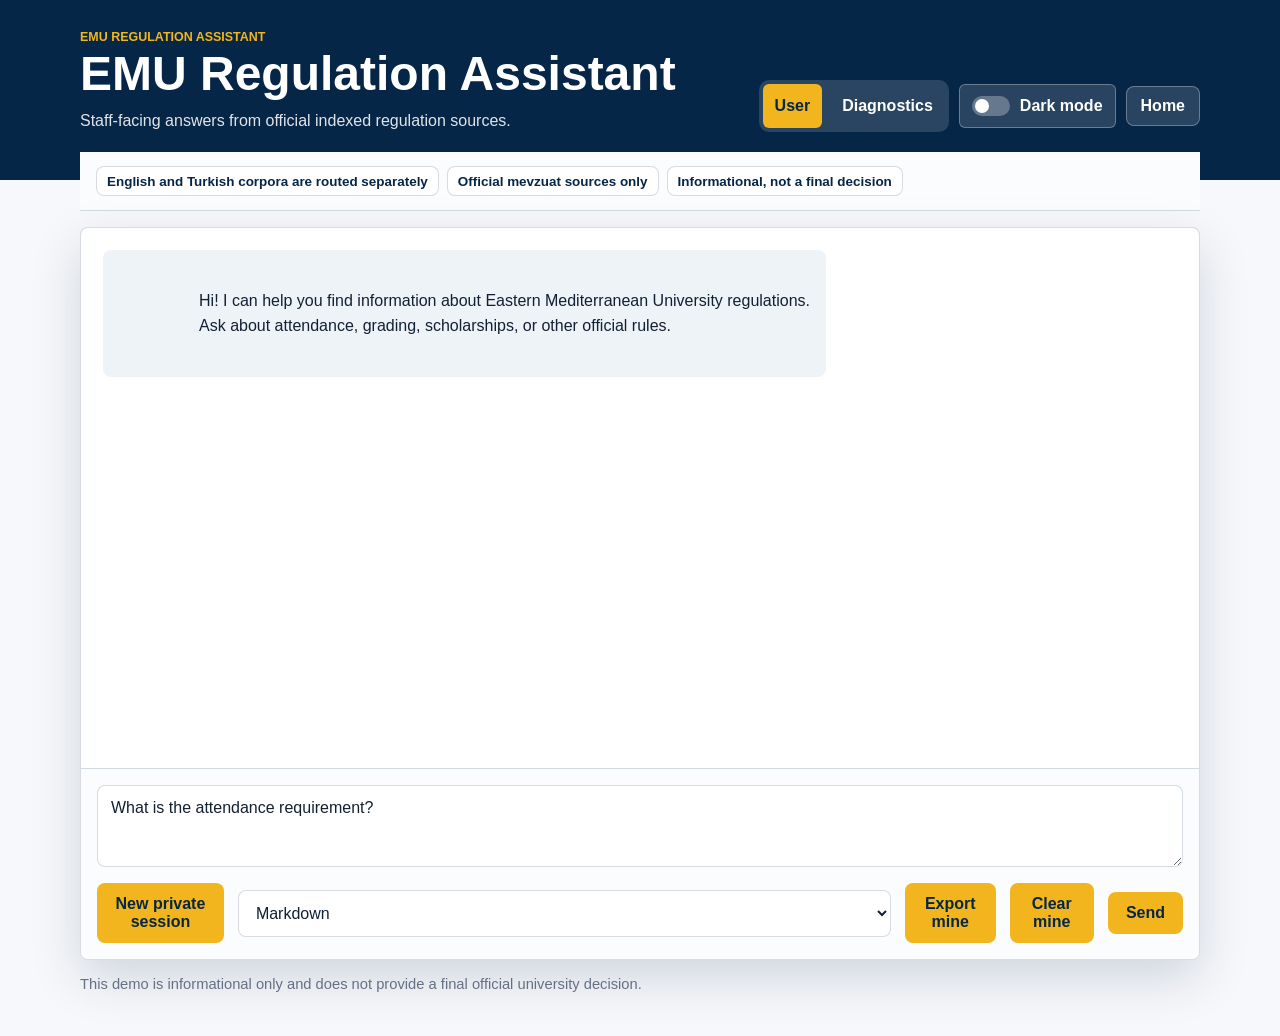
==== commit 9a717d09: "Harden evidence privacy and corpus boundaries" ====
--- a/static/admin.html
+++ b/static/admin.html
@@ -28,22 +28,14 @@
       </header>
 
       <section id="user-panel" class="user-panel" aria-label="Regulation chat">
+        <div id="fixture-banner" class="fixture-banner" role="status" hidden>
+          Fixture mode — synthetic records only. This is not evidence from the official regulation corpus.
+        </div>
         <div class="scope-strip" aria-label="Demo scope">
           <span>English and Turkish corpora are routed separately</span>
           <span>Official mevzuat sources only</span>
           <span>Informational, not a final decision</span>
         </div>
-
-        <!-- <div class="user-toolbar">
-          <button id="history-btn" type="button" title="View session history">History</button>
-          <button id="export-btn" type="button" title="Export chat">Export</button>
-          <select id="export-format" aria-label="Export format">
-            <option value="markdown">Markdown</option>
-            <option value="html">HTML</option>
-          </select>
-          <button id="new-session-btn" type="button">New session</button>
-          <button id="advanced-toggle" type="button" aria-expanded="false" aria-controls="advanced-panel">Advanced</button>
-        </div> -->
 
         <div id="advanced-panel" class="advanced-panel" hidden>
           <label for="session-id">Session ID</label>
@@ -64,29 +56,37 @@
 
           <form id="chat-form" class="composer" aria-describedby="composer-help">
             <label class="sr-only" for="user-question">Question</label>
-            <textarea
-              id="user-question"
-              rows="3"
-              placeholder="Ask about an EMU regulation..."
-            >What is the attendance requirement?</textarea>
+            <textarea id="user-question" rows="3" placeholder="Ask about an EMU regulation...">What is the attendance requirement?</textarea>
             <div class="composer-actions">
+              <button id="new-session-btn" type="button">New private session</button>
+              <label class="sr-only" for="export-format">Export format</label>
+              <select id="export-format">
+                <option value="markdown">Markdown</option>
+                <option value="html">HTML</option>
+              </select>
+              <button id="export-btn" type="button">Export mine</button>
+              <button id="clear-session-btn" type="button">Clear mine</button>
               <button id="user-send" type="submit">Send</button>
             </div>
           </form>
         </section>
 
-        <aside id="history-panel" class="history-panel" aria-label="Chat history" hidden>
-          <h2>Chat history</h2>
-          <ul id="history-list" class="history-list"></ul>
-          <button id="close-history-btn" type="button">Close</button>
-        </aside>
-
-        <p class="disclaimer">
-          This demo is informational only and does not provide a final official university decision.
-        </p>
+        <p class="disclaimer">This demo is informational only and does not provide a final official university decision.</p>
       </section>
 
       <section id="diagnostics-panel" class="diagnostics-panel" aria-label="Diagnostics console" hidden>
+        <section class="panel" aria-labelledby="admin-auth-heading">
+          <h2 id="admin-auth-heading">Admin authentication</h2>
+          <p>For protected local/production profiles, enter the admin token here. It is stored only in this tab's session storage and sent in the <code>Authorization</code> header. Tokens are never accepted from the page URL.</p>
+          <div class="controls">
+            <label class="sr-only" for="admin-token-input">Admin token</label>
+            <input id="admin-token-input" type="password" autocomplete="off" placeholder="Admin token" />
+            <button id="admin-token-save" type="button">Use token</button>
+            <button id="admin-token-clear" type="button">Clear token</button>
+          </div>
+          <p id="admin-token-status" role="status">No admin token stored for this tab.</p>
+        </section>
+
         <section class="panel diag-ask-panel">
           <label for="diag-question">Question</label>
           <textarea id="diag-question" rows="4">What is the attendance requirement?</textarea>
@@ -107,8 +107,8 @@
 
         <section class="metrics" aria-label="Demo metrics">
           <article><span id="corpus-count">-</span><small>chunks</small></article>
-          <article><span id="top5">-</span><small>top-5 retrieval</small></article>
-          <article><span id="reject">-</span><small>rejection accuracy</small></article>
+          <article><span id="top5">-</span><small>expected-evidence top-5 proxy</small></article>
+          <article><span id="reject">-</span><small>refusal-mode match</small></article>
           <article><span id="latency">-</span><small>p50 extractive latency</small></article>
           <article><span id="llm-status">-</span><small>local LLM</small></article>
           <article><span id="audit-count">-</span><small>audit events</small></article>
--- a/static/style.css
+++ b/static/style.css
@@ -1129,3 +1129,16 @@
     min-height: 46px;
   }
 }
+.fixture-banner {
+  margin: 0 0 1rem;
+  padding: 0.85rem 1rem;
+  border: 2px solid #9a3412;
+  border-radius: 0.6rem;
+  background: #ffedd5;
+  color: #7c2d12;
+  font-weight: 700;
+}
+
+.fixture-banner[hidden] {
+  display: none;
+}
